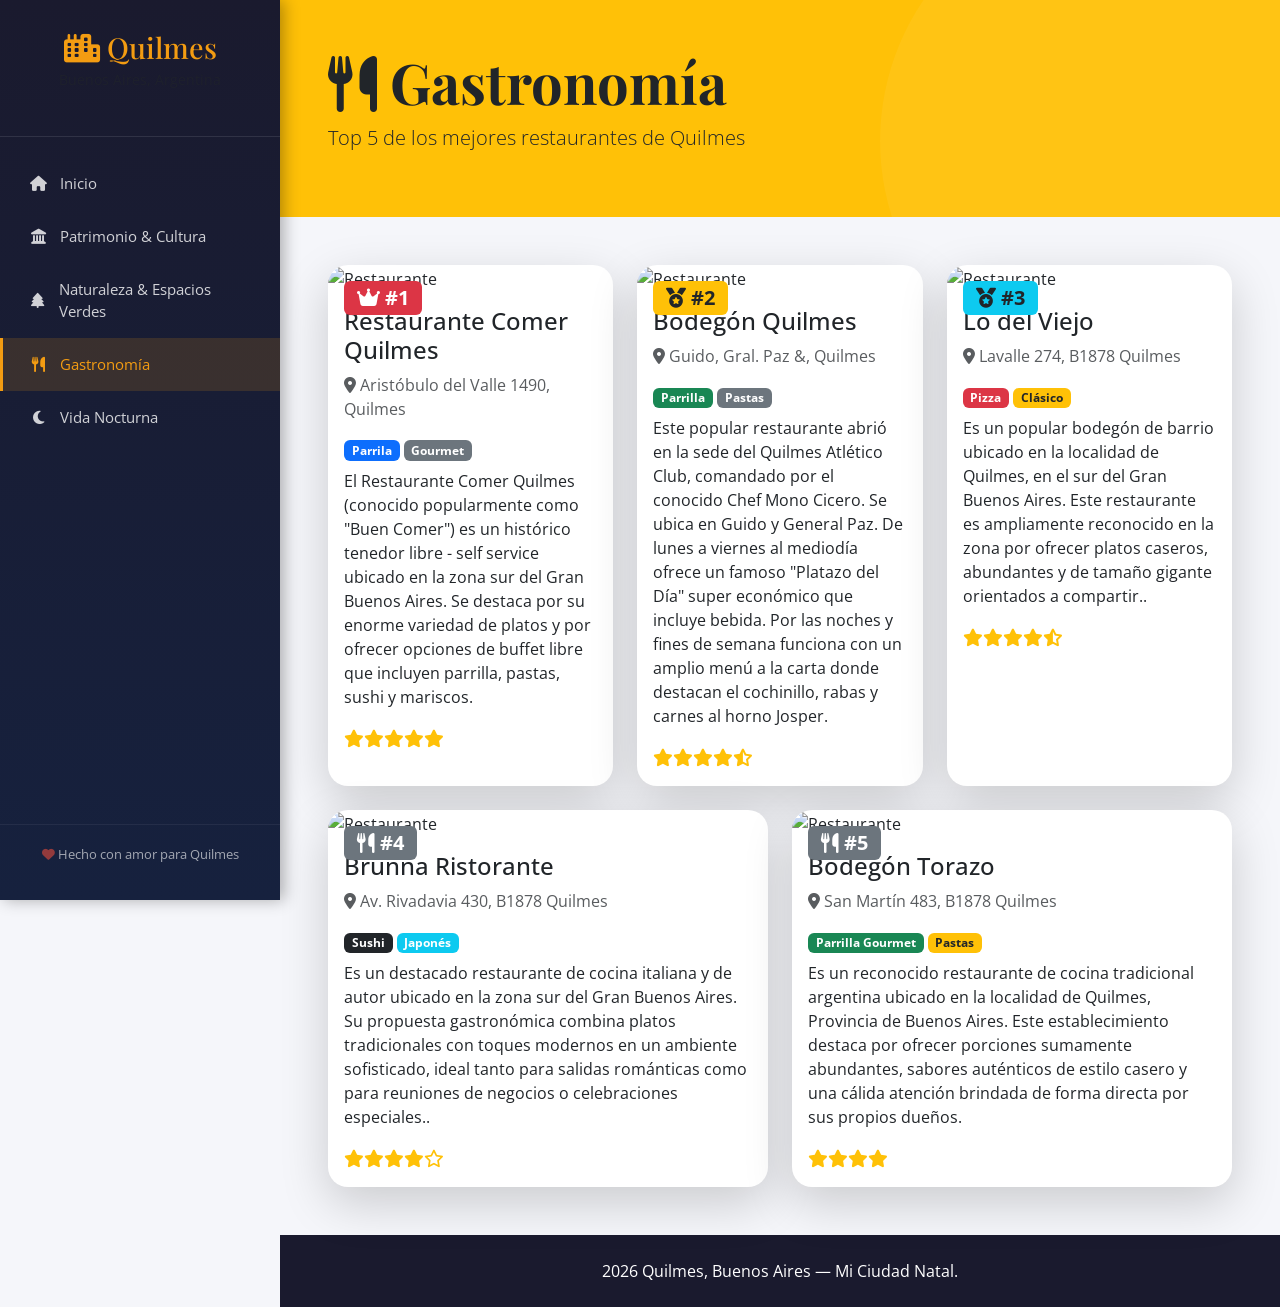
==== gastronomia.html @ ce0a09dc "Add files via upload" ====
<!DOCTYPE html>
<html lang="en">

<head>
    <meta charset="UTF-8">
    <meta name="viewport" content="width=device-width, initial-scale=1.0">
    <link href="https://cdn.jsdelivr.net/npm/bootstrap@5.3.2/dist/css/bootstrap.min.css" rel="stylesheet">
    <link
        href="https://fonts.googleapis.com/css2?family=Playfair+Display:wght@400;700&family=Open+Sans:wght@300;400;600&display=swap"
        rel="stylesheet">
    <link rel="stylesheet" href="https://cdnjs.cloudflare.com/ajax/libs/font-awesome/6.4.0/css/all.min.css">
    <link rel="stylesheet" href="estilo.css">

    <title>Gastronomía</title>
</head>

<body>
    <div class="envoltura">
        <nav class="barra_lateral">
            <div class="encabezado_barra">
                <h2><i class="fas fa-city"></i> Quilmes</h2>
                <p class="text-muted">Buenos Aires, Argentina</p>
            </div>
            <ul class="nav flex-column">
                <li class="nav-item"><a class="nav-link" href="index.html"><i class="fas fa-home"></i> Inicio</a></li>
                <li class="nav-item"><a class="nav-link" href="patrimonio.html"><i class="fas fa-landmark"></i>
                        Patrimonio & Cultura</a></li>
                <li class="nav-item"><a class="nav-link" href="naturaleza.html"><i class="fas fa-tree"></i> Naturaleza &
                        Espacios Verdes</a></li>
                <li class="nav-item"><a class="nav-link activo" href="gastronomia.html"><i class="fas fa-utensils"></i>
                        Gastronomía</a></li>
                <li class="nav-item"><a class="nav-link" href="nocturna.html"><i class="fas fa-moon"></i> Vida
                        Nocturna</a></li>
            </ul>
            <div class="pie_barra">
                <p><i class="fas fa-heart"></i> Hecho con amor para Quilmes</p>
            </div>
        </nav>

        <main class="contenido_principal">
            <div class="encabezado_pagina py-5 bg-warning text-dark">
                <div class="container-fluid px-5">
                    <h1 class="display-4"><i class="fas fa-utensils"></i> Gastronomía</h1>
                    <p class="lead">Top 5 de los mejores restaurantes de Quilmes</p>
                </div>
            </div>

            <div class="container-fluid px-5 py-5">
                <div class="row g-4">
                    <!-- Top 1 -->
                    <div class="col-md-6 col-lg-4">
                        <div class="card tarjeta_restaurante h-100 border-0 shadow-lg">
                            <div class="position-relative">
                                <img src="img/restaurante comer quilmes.webp" class="card-img-top" alt="Restaurante"
                                    style="height: 250px; object-fit: cover;">
                                <div class="position-absolute top-0 start-0 m-3">
                                    <span class="badge bg-danger fs-5"><i class="fas fa-crown"></i> #1</span>
                                </div>
                            </div>
                            <div class="card-body">
                                <h4 class="card-title">Restaurante Comer Quilmes</h4>
                                <p class="text-muted">
                                    <a href="https://www.google.com/maps/search/?api=1&query=Restaurante+Comer+Quilmes,+Aristóbulo+del+Valle+1490,+Quilmes,+Argentina"
                                        target="_blank" rel="noopener noreferrer"
                                        class="text-decoration-none text-muted">
                                        <i class="fas fa-map-marker-alt"></i> Aristóbulo del Valle 1490, Quilmes
                                    </a>
                                </p>
                                <div class="mb-2">
                                    <span class="badge bg-primary">Parrila</span>
                                    <span class="badge bg-secondary">Gourmet</span>
                                </div>
                                <p class="card-text">El Restaurante Comer Quilmes (conocido
                                    popularmente como "Buen Comer") es un histórico tenedor libre - self service ubicado
                                    en la zona sur del Gran Buenos Aires. Se destaca por su enorme variedad de platos y
                                    por ofrecer opciones de buffet libre que incluyen parrilla, pastas, sushi y
                                    mariscos.</p>
                                <div class="valoracion text-warning">
                                    <i class="fas fa-star"></i><i class="fas fa-star"></i><i class="fas fa-star"></i><i
                                        class="fas fa-star"></i><i class="fas fa-star"></i>
                                </div>
                            </div>
                        </div>
                    </div>

                    <!-- Top 2 -->
                    <div class="col-md-6 col-lg-4">
                        <div class="card tarjeta_restaurante h-100 border-0 shadow-lg">
                            <div class="position-relative">
                                <img src="img/bodegon portada.jfif" class="card-img-top" alt="Restaurante"
                                    style="height: 250px; object-fit: cover;">
                                <div class="position-absolute top-0 start-0 m-3">
                                    <span class="badge bg-warning text-dark fs-5"><i class="fas fa-medal"></i> #2</span>
                                </div>
                            </div>
                            <div class="card-body">
                                <h4 class="card-title">Bodegón Quilmes</h4>
                                <p class="text-muted">
                                    <a href="https://www.google.com/maps/search/?api=1&query=Bodegón+Quilmes,+Guido+y+Gral.+Paz,+Quilmes,+Argentina"
                                        target="_blank" rel="noopener noreferrer"
                                        class="text-decoration-none text-muted">
                                        <i class="fas fa-map-marker-alt"></i> Guido, Gral. Paz &, Quilmes
                                    </a>
                                </p>
                                <div class="mb-2">
                                    <span class="badge bg-success">Parrilla</span>
                                    <span class="badge bg-secondary">Pastas</span>
                                </div>
                                <p class="card-text">Este popular restaurante abrió en la sede del Quilmes Atlético
                                    Club, comandado por el conocido Chef Mono Cicero. Se ubica en Guido y General Paz.
                                    De lunes a viernes al mediodía ofrece un famoso "Platazo del Día" super económico
                                    que incluye bebida. Por las noches y fines de semana funciona con un amplio menú a
                                    la carta donde destacan el cochinillo, rabas y carnes al horno Josper.</p>
                                <div class="valoracion text-warning">
                                    <i class="fas fa-star"></i><i class="fas fa-star"></i><i class="fas fa-star"></i><i
                                        class="fas fa-star"></i><i class="fas fa-star-half-alt"></i>
                                </div>
                            </div>
                        </div>
                    </div>

                    <!-- Top 3 -->
                    <div class="col-md-6 col-lg-4">
                        <div class="card tarjeta_restaurante h-100 border-0 shadow-lg">
                            <div class="position-relative">
                                <img src="img/Lo del viejo.jfif" class="card-img-top" alt="Restaurante"
                                    style="height: 250px; object-fit: cover;">
                                <div class="position-absolute top-0 start-0 m-3">
                                    <span class="badge bg-info text-dark fs-5"><i class="fas fa-medal"></i> #3</span>
                                </div>
                            </div>
                            <div class="card-body">
                                <h4 class="card-title">Lo del Viejo</h4>
                                <p class="text-muted">
                                    <a href="https://www.google.com/maps/search/?api=1&query=Lo+del+Viejo,+Lavalle+274,+Quilmes,+Argentina"
                                        target="_blank" rel="noopener noreferrer"
                                        class="text-decoration-none text-muted">
                                        <i class="fas fa-map-marker-alt"></i> Lavalle 274, B1878 Quilmes
                                    </a>
                                </p>
                                <div class="mb-2">
                                    <span class="badge bg-danger">Pizza</span>
                                    <span class="badge bg-warning text-dark">Clásico</span>
                                </div>
                                <p class="card-text">Es un popular bodegón de barrio ubicado en la localidad de Quilmes,
                                    en el sur del Gran Buenos Aires. Este restaurante es ampliamente reconocido en la
                                    zona por ofrecer platos caseros, abundantes y de tamaño gigante orientados a
                                    compartir..</p>
                                <div class="valoracion text-warning">
                                    <i class="fas fa-star"></i><i class="fas fa-star"></i><i class="fas fa-star"></i><i
                                        class="fas fa-star"></i><i class="fas fa-star-half-alt"></i>
                                </div>
                            </div>
                        </div>
                    </div>

                    <!-- Top 4 -->
                    <div class="col-md-6 col-lg-6">
                        <div class="card tarjeta_restaurante h-100 border-0 shadow-lg">
                            <div class="position-relative">
                                <img src="img/brunna.webp" class="card-img-top" alt="Restaurante"
                                    style="height: 250px; object-fit: cover;">
                                <div class="position-absolute top-0 start-0 m-3">
                                    <span class="badge bg-secondary fs-5"><i class="fas fa-utensils"></i> #4</span>
                                </div>
                            </div>
                            <div class="card-body">
                                <h4 class="card-title">Brunna Ristorante</h4>
                                <p class="text-muted">
                                    <a href="https://www.google.com/maps/search/?api=1&query=Brunna+Ristorante,+Av.+Rivadavia+430,+Quilmes,+Argentina"
                                        target="_blank" rel="noopener noreferrer"
                                        class="text-decoration-none text-muted">
                                        <i class="fas fa-map-marker-alt"></i> Av. Rivadavia 430, B1878 Quilmes
                                    </a>
                                </p>
                                <div class="mb-2">
                                    <span class="badge bg-dark">Sushi</span>
                                    <span class="badge bg-info">Japonés</span>
                                </div>
                                <p class="card-text"> Es un destacado restaurante de cocina italiana y de autor ubicado
                                    en la zona sur del Gran Buenos Aires. Su propuesta gastronómica combina platos
                                    tradicionales con toques modernos en un ambiente sofisticado, ideal tanto para
                                    salidas románticas como para reuniones de negocios o celebraciones especiales..</p>
                                <div class="valoracion text-warning">
                                    <i class="fas fa-star"></i><i class="fas fa-star"></i><i class="fas fa-star"></i><i
                                        class="fas fa-star"></i><i class="far fa-star"></i>
                                </div>
                            </div>
                        </div>
                    </div>

                    <!-- Top 5 -->
                    <div class="col-md-6 col-lg-6">
                        <div class="card tarjeta_restaurante h-100 border-0 shadow-lg">
                            <div class="position-relative">
                                <img src="img/torazo.webp" class="card-img-top" alt="Restaurante"
                                    style="height: 250px; object-fit: cover;">
                                <div class="position-absolute top-0 start-0 m-3">
                                    <span class="badge bg-secondary fs-5"><i class="fas fa-utensils"></i> #5</span>
                                </div>
                            </div>
                            <div class="card-body">
                                <h4 class="card-title">Bodegón Torazo</h4>
                                <p class="text-muted">
                                    <a href="https://www.google.com/maps/search/?api=1&query=Bodegón+Torazo,+San+Martín+483,+Quilmes,+Argentina"
                                        target="_blank" rel="noopener noreferrer"
                                        class="text-decoration-none text-muted">
                                        <i class="fas fa-map-marker-alt"></i> San Martín 483, B1878 Quilmes
                                    </a>
                                </p>
                                <div class="mb-2">
                                    <span class="badge bg-success">Parrilla Gourmet</span>
                                    <span class="badge bg-warning text-dark">Pastas</span>
                                </div>
                                <p class="card-text">Es un reconocido restaurante de cocina tradicional argentina
                                    ubicado en la localidad de Quilmes, Provincia de Buenos Aires. Este establecimiento
                                    destaca por ofrecer porciones sumamente abundantes, sabores auténticos de estilo
                                    casero y una cálida atención brindada de forma directa por sus propios dueños.</p>
                                <div class="valoracion text-warning">
                                    <i class="fas fa-star"></i><i class="fas fa-star"></i><i class="fas fa-star"></i><i
                                        class="fas fa-star"></i>
                                </div>
                            </div>
                        </div>
                    </div>
                </div>
            </div>

            <footer class="pie_pagina py-4 bg-dark text-white text-center">
                <div class="container">
                    <p class="mb-0"> 2026 Quilmes, Buenos Aires — Mi Ciudad Natal.</p>
                </div>
            </footer>
        </main>
    </div>
    <script src="https://cdn.jsdelivr.net/npm/bootstrap@5.3.2/dist/js/bootstrap.bundle.min.js"></script>

</body>

</html>
---- estilo.css ----
:root {
    --color_primario: #1a5276;
    --color_secundario: #2874a6;
    --color_acento: #f39c12;
    --color_oscuro: #1a1a2e;
    --color_claro: #f8f9fa;
    --ancho_barra_lateral: 280px;
    --fuente_titulos: 'Playfair Display', serif;
    --fuente_cuerpo: 'Open Sans', sans-serif;
}

* {
    margin: 0;
    padding: 0;
    box-sizing: border-box;
}

body {
    font-family: var(--fuente_cuerpo);
    background-color: #f5f6fa;
    color: #333;
    overflow-x: hidden;
}

/* ============================================
   ESTRUCTURA GENERAL
   ============================================ */

.envoltura {
    display: flex;
    min-height: 100vh;
}

/* ============================================
   BARRA LATERAL (Navegación)
   ============================================ */

.barra_lateral {
    width: var(--ancho_barra_lateral);
    background: linear-gradient(180deg, var(--color_oscuro) 0%, #16213e 100%);
    color: white;
    position: fixed;
    height: 100vh;
    overflow-y: auto;
    z-index: 1000;
    display: flex;
    flex-direction: column;
    box-shadow: 4px 0 15px rgba(0,0,0,0.3);
}

.encabezado_barra {
    padding: 30px 20px;
    text-align: center;
    border-bottom: 1px solid rgba(255,255,255,0.1);
}

.encabezado_barra h2 {
    font-family: var(--fuente_titulos);
    font-size: 1.8rem;
    margin-bottom: 5px;
    color: var(--color_acento);
}

.encabezado_barra p {
    font-size: 0.85rem;
    opacity: 0.7;
}

.barra_lateral .nav {
    flex: 1;
    padding: 20px 0;
}

.barra_lateral .nav-link {
    color: rgba(255,255,255,0.8);
    padding: 15px 25px;
    font-size: 0.95rem;
    transition: all 0.3s ease;
    border-left: 3px solid transparent;
    display: flex;
    align-items: center;
    gap: 12px;
}

.barra_lateral .nav-link:hover {
    background: rgba(255,255,255,0.05);
    color: white;
    border-left-color: var(--color_acento);
    padding-left: 30px;
}

.barra_lateral .nav-link.activo {
    background: rgba(243, 156, 18, 0.15);
    color: var(--color_acento);
    border-left-color: var(--color_acento);
}

.barra_lateral .nav-link i {
    width: 20px;
    text-align: center;
}

.pie_barra {
    padding: 20px;
    text-align: center;
    border-top: 1px solid rgba(255,255,255,0.1);
    font-size: 0.8rem;
    opacity: 0.6;
}

.pie_barra i {
    color: #e74c3c;
}

/* ============================================
   CONTENIDO PRINCIPAL
   ============================================ */

.contenido_principal {
    margin-left: var(--ancho_barra_lateral);
    flex: 1;
    min-height: 100vh;
}

/* ============================================
   SECCIÓN HERO (Portada)
   ============================================ */

.seccion_hero {
    position: relative;
    height: 100vh;
    background: url('img/estacion\ de\ quilmes.webp') center/cover no-repeat;
    display: flex;
    align-items: center;
    justify-content: center;
    text-align: center;
    color: white;
}

.capa_superpuesta {
    position: absolute;
    top: 0;
    left: 0;
    right: 0;
    bottom: 0;
    background: linear-gradient(135deg, rgba(26, 82, 118, 0.55) 0%, rgba(22, 33, 62, 0.65) 100%);
}

.contenido_hero {
    position: relative;
    z-index: 2;
}

.contenido_hero h1 {
    font-family: var(--fuente_titulos);
    font-size: 5rem;
    font-weight: 700;
    text-shadow: 2px 2px 10px rgba(0,0,0,0.5);
    margin-bottom: 15px;
    animation: aparecerDesdeAbajo 1s ease;
}

.contenido_hero .lead {
    font-size: 1.5rem;
    font-weight: 300;
    opacity: 0.9;
    animation: aparecerDesdeAbajo 1s ease 0.3s both;
}

@keyframes aparecerDesdeAbajo {
    from {
        opacity: 0;
        transform: translateY(30px);
    }
    to {
        opacity: 1;
        transform: translateY(0);
    }
}

/* ============================================
   SECCIONES GENERALES
   ============================================ */

.titulo_seccion {
    font-family: var(--fuente_titulos);
    font-size: 2.5rem;
    color: var(--color_oscuro);
    margin-bottom: 30px;
    position: relative;
    padding-bottom: 15px;
}

.titulo_seccion::after {
    content: '';
    position: absolute;
    bottom: 0;
    left: 0;
    width: 60px;
    height: 4px;
    background: var(--color_acento);
    border-radius: 2px;
}

.titulo_seccion.text-center::after {
    left: 50%;
    transform: translateX(-50%);
}

.seccion_info {
    background: white;
}

.estadisticas h3 {
    font-family: var(--fuente_titulos);
    font-size: 2.2rem;
    color: var(--color_primario);
    margin-bottom: 5px;
}

.estadisticas p {
    font-size: 0.9rem;
    color: #666;
    text-transform: uppercase;
    letter-spacing: 1px;
}

.contenedor_mapa {
    border-radius: 15px;
    overflow: hidden;
    box-shadow: 0 10px 30px rgba(0,0,0,0.1);
}

/* ============================================
   TARJETAS DE CATEGORÍA
   ============================================ */

.tarjeta_categoria {
    text-decoration: none;
    color: inherit;
    transition: transform 0.3s ease;
    display: block;
}

.tarjeta_categoria:hover {
    transform: translateY(-10px);
}

.tarjeta_categoria .card {
    border-radius: 15px;
    transition: box-shadow 0.3s ease;
}

.tarjeta_categoria:hover .card {
    box-shadow: 0 15px 40px rgba(0,0,0,0.15) !important;
}

.tarjeta_categoria i {
    transition: transform 0.3s ease;
}

.tarjeta_categoria:hover i {
    transform: scale(1.1);
}

/* ============================================
   ENCABEZADO DE PÁGINA
   ============================================ */

.encabezado_pagina {
    position: relative;
    overflow: hidden;
}

.encabezado_pagina::before {
    content: '';
    position: absolute;
    top: -50%;
    right: -10%;
    width: 500px;
    height: 500px;
    background: rgba(255,255,255,0.05);
    border-radius: 50%;
}

.encabezado_pagina h1 {
    font-family: var(--fuente_titulos);
    font-weight: 700;
}

/* ============================================
   TARJETAS DE ATRACCIONES
   ============================================ */

.tarjeta_atraccion {
    background: white;
    border-radius: 20px;
    padding: 0;
    box-shadow: 0 5px 20px rgba(0,0,0,0.08);
    overflow: hidden;
    transition: transform 0.3s ease;
}

.tarjeta_atraccion:hover {
    transform: translateY(-5px);
    box-shadow: 0 15px 40px rgba(0,0,0,0.12);
}

.etiqueta_atraccion {
    display: inline-block;
    background: var(--color_acento);
    color: white;
    padding: 5px 15px;
    border-radius: 20px;
    font-size: 0.85rem;
    font-weight: 600;
    margin-bottom: 10px;
}

/* ============================================
   TARJETAS DE RESTAURANTES
   ============================================ */

.tarjeta_restaurante {
    border-radius: 20px;
    overflow: hidden;
    transition: transform 0.3s ease;
}

.tarjeta_restaurante:hover {
    transform: translateY(-8px);
}

.tarjeta_restaurante .card-img-top {
    transition: transform 0.5s ease;
}

.tarjeta_restaurante:hover .card-img-top {
    transform: scale(1.05);
}

.valoracion {
    font-size: 1.1rem;
}

/* ============================================
   TARJETAS DE VIDA NOCTURNA
   ============================================ */

.tarjeta_noche {
    border-radius: 20px;
    overflow: hidden;
    transition: transform 0.3s ease;
    border: 1px solid rgba(255,255,255,0.1);
}

.tarjeta_noche:hover {
    transform: translateY(-8px);
    box-shadow: 0 20px 50px rgba(0,0,0,0.4);
}

.tarjeta_noche .card-img-top {
    transition: transform 0.5s ease, opacity 0.3s ease;
}

.tarjeta_noche:hover .card-img-top {
    transform: scale(1.05);
    opacity: 1 !important;
}

/* ============================================
   VIDEO
   ============================================ */

.seccion_video {
    background: linear-gradient(135deg, #f8f9fa 0%, #e9ecef 100%);
}

/* ============================================
   PIE DE PÁGINA
   ============================================ */

.pie_pagina {
    background: var(--color_oscuro) !important;
}

/* ============================================
   UTILIDADES
   ============================================ */

.texto_justificado {
    text-align: justify;
}

/* ============================================
   RESPONSIVE
   ============================================ */

@media (max-width: 991px) {
    .barra_lateral {
        transform: translateX(-100%);
        transition: transform 0.3s ease;
    }
    
    .barra_lateral.mostrada {
        transform: translateX(0);
    }
    
    .contenido_principal {
        margin-left: 0;
    }
    
    .contenido_hero h1 {
        font-size: 3rem;
    }
}

@media (max-width: 768px) {
    .contenido_hero h1 {
        font-size: 2.5rem;
    }
    
    .titulo_seccion {
        font-size: 2rem;
    }
}
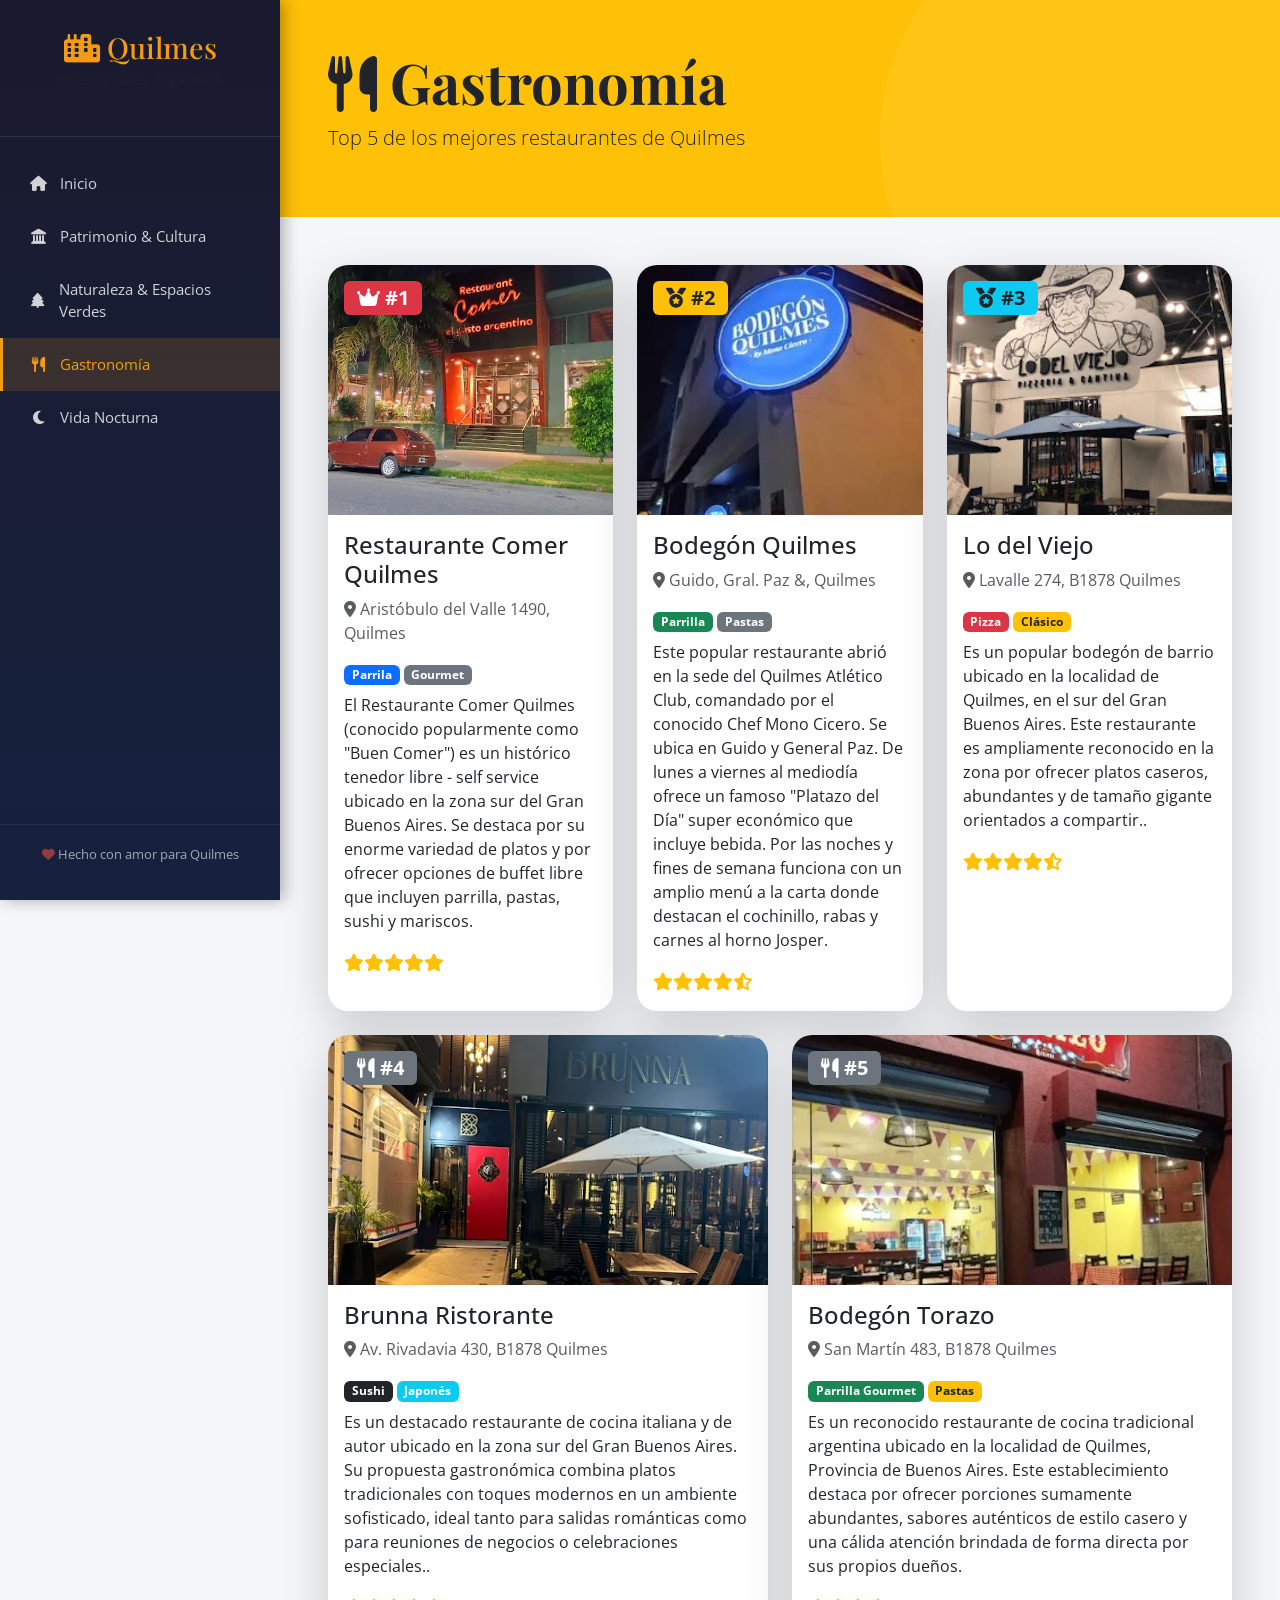
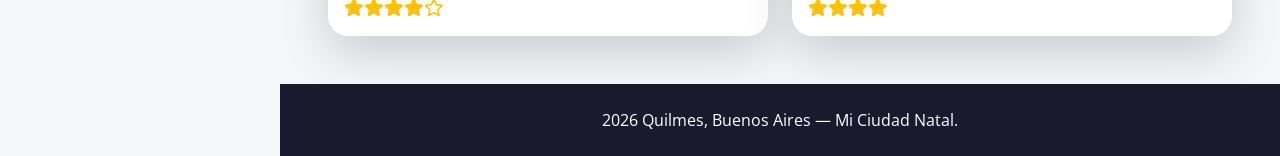
==== commit 20334b5d: "Add files via upload" ====
--- a/gastronomia.html
+++ b/gastronomia.html
@@ -16,13 +16,21 @@
 
 <body>
     <div class="envoltura">
-        <nav class="barra_lateral">
+        <!-- Botón de menú hamburguesa (solo visible en móvil) -->
+        <button class="boton_menu" id="botonMenu" aria-label="Abrir menú">
+            <i class="fas fa-bars"></i>
+        </button>
+
+        <!-- Overlay para cerrar el menú al tocar fuera -->
+        <div class="overlay" id="overlay"></div>
+
+        <nav class="barra_lateral" id="barraLateral">
             <div class="encabezado_barra">
                 <h2><i class="fas fa-city"></i> Quilmes</h2>
                 <p class="text-muted">Buenos Aires, Argentina</p>
             </div>
             <ul class="nav flex-column">
-                <li class="nav-item"><a class="nav-link" href="index.html"><i class="fas fa-home"></i> Inicio</a></li>
+                <li class="nav-item"><a class="nav-link " href="index.html"><i class="fas fa-home"></i> Inicio</a></li>
                 <li class="nav-item"><a class="nav-link" href="patrimonio.html"><i class="fas fa-landmark"></i>
                         Patrimonio & Cultura</a></li>
                 <li class="nav-item"><a class="nav-link" href="naturaleza.html"><i class="fas fa-tree"></i> Naturaleza &
@@ -234,6 +242,50 @@
         </main>
     </div>
     <script src="https://cdn.jsdelivr.net/npm/bootstrap@5.3.2/dist/js/bootstrap.bundle.min.js"></script>
+    <script>
+        // Menú hamburguesa
+        const botonMenu = document.getElementById('botonMenu');
+        const barraLateral = document.getElementById('barraLateral');
+        const overlay = document.getElementById('overlay');
+
+        function abrirMenu() {
+            barraLateral.classList.add('mostrada');
+            overlay.classList.add('activo');
+            document.body.style.overflow = 'hidden';
+        }
+
+        function cerrarMenu() {
+            barraLateral.classList.remove('mostrada');
+            overlay.classList.remove('activo');
+            document.body.style.overflow = '';
+        }
+
+        botonMenu.addEventListener('click', function () {
+            if (barraLateral.classList.contains('mostrada')) {
+                cerrarMenu();
+            } else {
+                abrirMenu();
+            }
+        });
+
+        overlay.addEventListener('click', cerrarMenu);
+
+        // Cerrar menú al hacer clic en un enlace (en móvil)
+        document.querySelectorAll('.barra_lateral .nav-link').forEach(function (enlace) {
+            enlace.addEventListener('click', function () {
+                if (window.innerWidth <= 991) {
+                    cerrarMenu();
+                }
+            });
+        });
+
+        // Cerrar menú con la tecla Escape
+        document.addEventListener('keydown', function (e) {
+            if (e.key === 'Escape' && barraLateral.classList.contains('mostrada')) {
+                cerrarMenu();
+            }
+        });
+    </script>
 
 </body>
 
--- a/estilo.css
+++ b/estilo.css
@@ -1,5 +1,3 @@
-
-
 :root {
     --color_primario: #1a5276;
     --color_secundario: #2874a6;
@@ -31,6 +29,54 @@
 .envoltura {
     display: flex;
     min-height: 100vh;
+}
+
+/* ============================================
+   BOTÓN HAMBURGUESA (solo visible en móvil)
+   ============================================ */
+
+.boton_menu {
+    display: none;
+    position: fixed;
+    top: 15px;
+    left: 15px;
+    z-index: 1100;
+    background: var(--color_oscuro);
+    color: white;
+    border: none;
+    width: 45px;
+    height: 45px;
+    border-radius: 8px;
+    font-size: 1.3rem;
+    cursor: pointer;
+    box-shadow: 0 2px 10px rgba(0,0,0,0.3);
+    align-items: center;
+    justify-content: center;
+}
+
+.boton_menu:hover {
+    background: var(--color_acento);
+}
+/* ============================================
+   OVERLAY (fondo oscuro al abrir menú en móvil)
+   ============================================ */
+
+.overlay {
+    display: none;
+    position: fixed;
+    top: 0;
+    left: 0;
+    width: 100%;
+    height: 100%;
+    background: rgba(0, 0, 0, 0.5);
+    z-index: 999;
+    opacity: 0;
+    transition: opacity 0.3s ease;
+}
+
+.overlay.activo {
+    display: block;
+    opacity: 1;
 }
 
 /* ============================================
@@ -48,6 +94,7 @@
     display: flex;
     flex-direction: column;
     box-shadow: 4px 0 15px rgba(0,0,0,0.3);
+    transition: transform 0.3s ease;
 }
 
 .encabezado_barra {
@@ -399,9 +446,12 @@
    ============================================ */
 
 @media (max-width: 991px) {
+    .boton_menu {
+        display: flex;
+    }
+    
     .barra_lateral {
         transform: translateX(-100%);
-        transition: transform 0.3s ease;
     }
     
     .barra_lateral.mostrada {
@@ -425,5 +475,4 @@
     .titulo_seccion {
         font-size: 2rem;
     }
-}
-
+}
